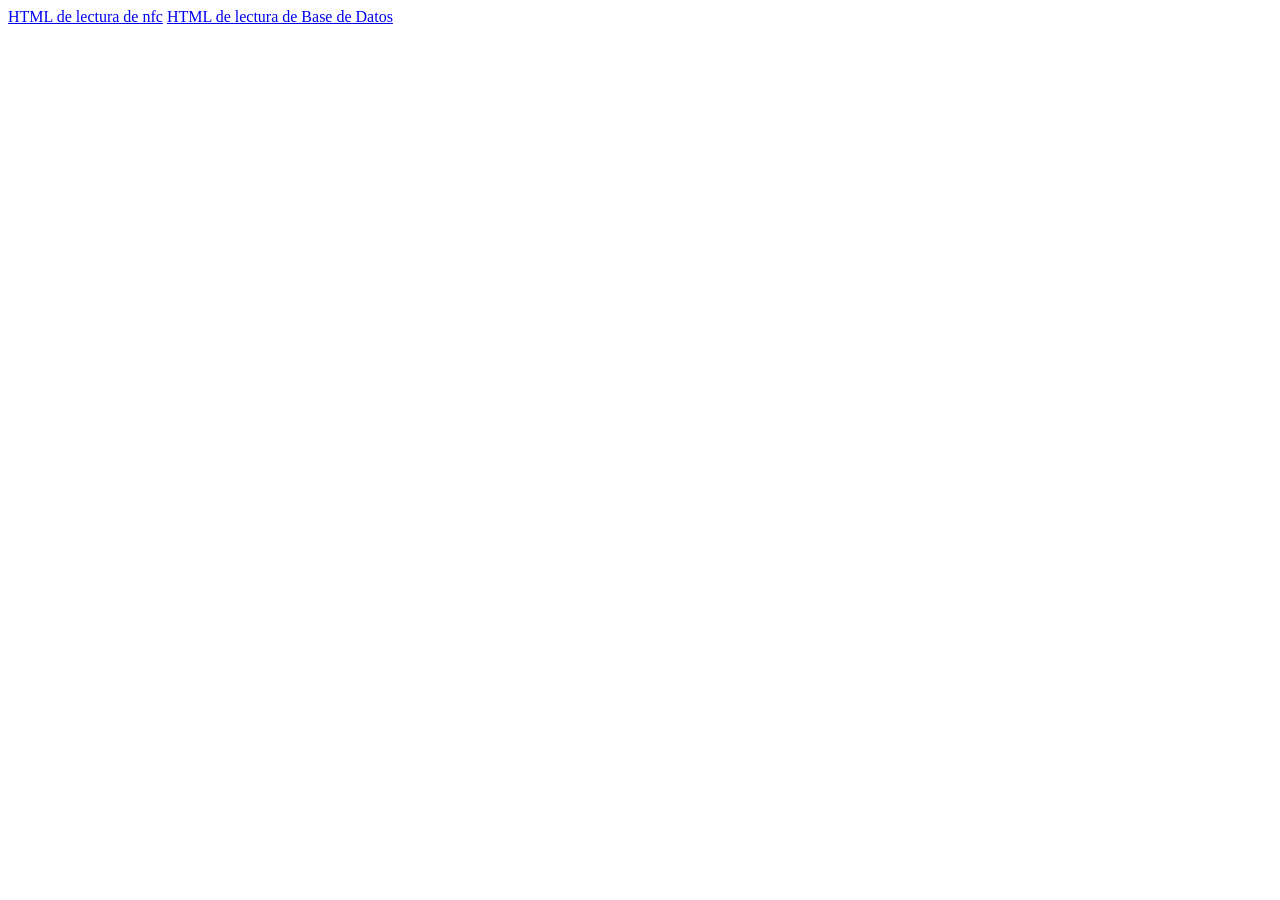
==== PresenciAR/index.html @ 544c5150 "Add files via upload" ====
<!DOCTYPE html>
<html lang="en">
<head>
    <meta charset="UTF-8">
    <meta name="viewport" content="width=device-width, initial-scale=1.0">
    <title>Pantalla inicial</title>
</head>
<body>
    <a href="Lector/lectura-nfc.html">HTML de lectura de nfc</a>
    <a href="BD/base-de-datos.html">HTML de lectura de Base de Datos</a>
</body>
</html>
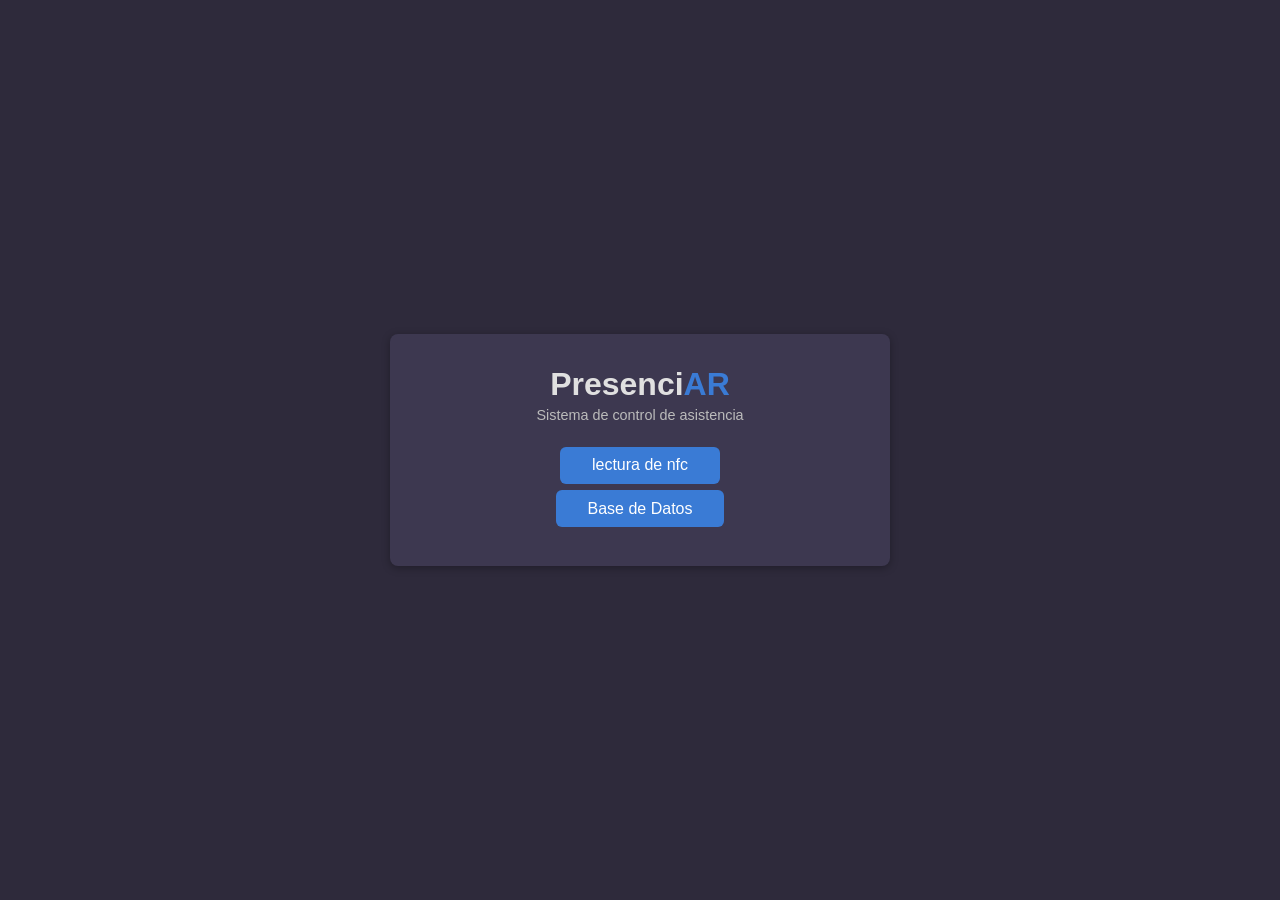
==== commit 3b58cf17: "Add files via upload" ====
--- a/PresenciAR/index.html
+++ b/PresenciAR/index.html
@@ -4,9 +4,22 @@
     <meta charset="UTF-8">
     <meta name="viewport" content="width=device-width, initial-scale=1.0">
     <title>Pantalla inicial</title>
+    <link rel="stylesheet" href="styles.css">
 </head>
-<body>
-    <a href="Lector/lectura-nfc.html">HTML de lectura de nfc</a>
-    <a href="BD/base-de-datos.html">HTML de lectura de Base de Datos</a>
+<body class="index">
+    <div class="container">
+        <div class="logo">Presenci<span>AR</span></div>
+        <p class="subtitle">Sistema de control de asistencia</p>
+        <div class="cards">
+            <a href="Lector/lectura-nfc.html" class="card">
+                
+                <div class="card-title">lectura de nfc</div>
+            </a>
+            <a href="BD/base-de-datos.html" class="card">
+                
+                <div class="card-title">Base de Datos</div>
+            </a>
+        </div>
+    </div>
 </body>
 </html>
--- a/PresenciAR/styles.css
+++ b/PresenciAR/styles.css
@@ -0,0 +1,123 @@
+* { margin: 0; padding: 0; box-sizing: border-box; }
+
+body {
+    font-family: Arial, sans-serif;
+    background-color: #2e2a3b;
+    color: #e0e0e0;
+    min-height: 100vh;
+    display: flex;
+    flex-direction: column;
+    align-items: center;
+    justify-content: center;
+}
+
+/* index */
+body.index .container {
+    text-align: center;
+}
+
+.logo {
+    font-size: 2rem;
+    font-weight: bold;
+    margin-bottom: 0.2rem;
+}
+
+.logo span { color: #3a7bd5; }
+
+.subtitle {
+    color: #bbb;
+    margin-bottom: 1.5rem;
+    font-size: 0.9rem;
+}
+
+body.index a {
+    display: block;
+    margin: 0.4rem auto;
+    padding: 0.6rem 2rem;
+    background: #3a7bd5;
+    color: #fff;
+    text-decoration: none;
+    border-radius: 6px;
+    width: fit-content;
+}
+
+body.index a:hover { background: #2f63b0; }
+
+/* lector nfc y base de datos */
+.container {
+    background: #3d3850;
+    border-radius: 8px;
+    padding: 2rem;
+    width: 90%;
+    max-width: 500px;
+    box-shadow: 0 2px 8px rgba(0,0,0,0.3);
+}
+
+h1, h2 { margin-bottom: 1rem; font-size: 1.3rem; }
+
+p { color: #ccc; margin-bottom: 1rem; font-size: 0.95rem; }
+
+button {
+    background: #3a7bd5;
+    color: #fff;
+    border: none;
+    padding: 10px 22px;
+    font-size: 0.95rem;
+    border-radius: 6px;
+    cursor: pointer;
+}
+
+button:hover { background: #2f63b0; }
+
+button:disabled { background: #aaa; cursor: not-allowed; }
+
+#status, #log {
+    margin-top: 1rem;
+    font-size: 0.9rem;
+    color: #ccc;
+}
+
+/* tabla */
+table {
+    width: 90%;
+    max-width: 900px;
+    border-collapse: collapse;
+    background: #3d3850;
+    box-shadow: 0 2px 8px rgba(0,0,0,0.3);
+    border-radius: 8px;
+    overflow: hidden;
+}
+
+th {
+    background: #3a7bd5;
+    color: #fff;
+    padding: 10px;
+    font-size: 0.9rem;
+}
+
+td {
+    padding: 8px 10px;
+    border-bottom: 1px solid #4e4868;
+    font-size: 0.88rem;
+    color: #ddd;
+}
+
+tr:last-child td { border-bottom: none; }
+
+.btn-volver {
+    display: inline-block;
+    margin-bottom: 1rem;
+    padding: 0.5rem 1.2rem;
+    background: #3a7bd5;
+    color: #fff;
+    text-decoration: none;
+    border-radius: 6px;
+    font-size: 0.9rem;
+}
+
+.btn-volver:hover { background: #2f63b0; }
+
+h1 {
+    margin-bottom: 1rem;
+    font-size: 1.4rem;
+}
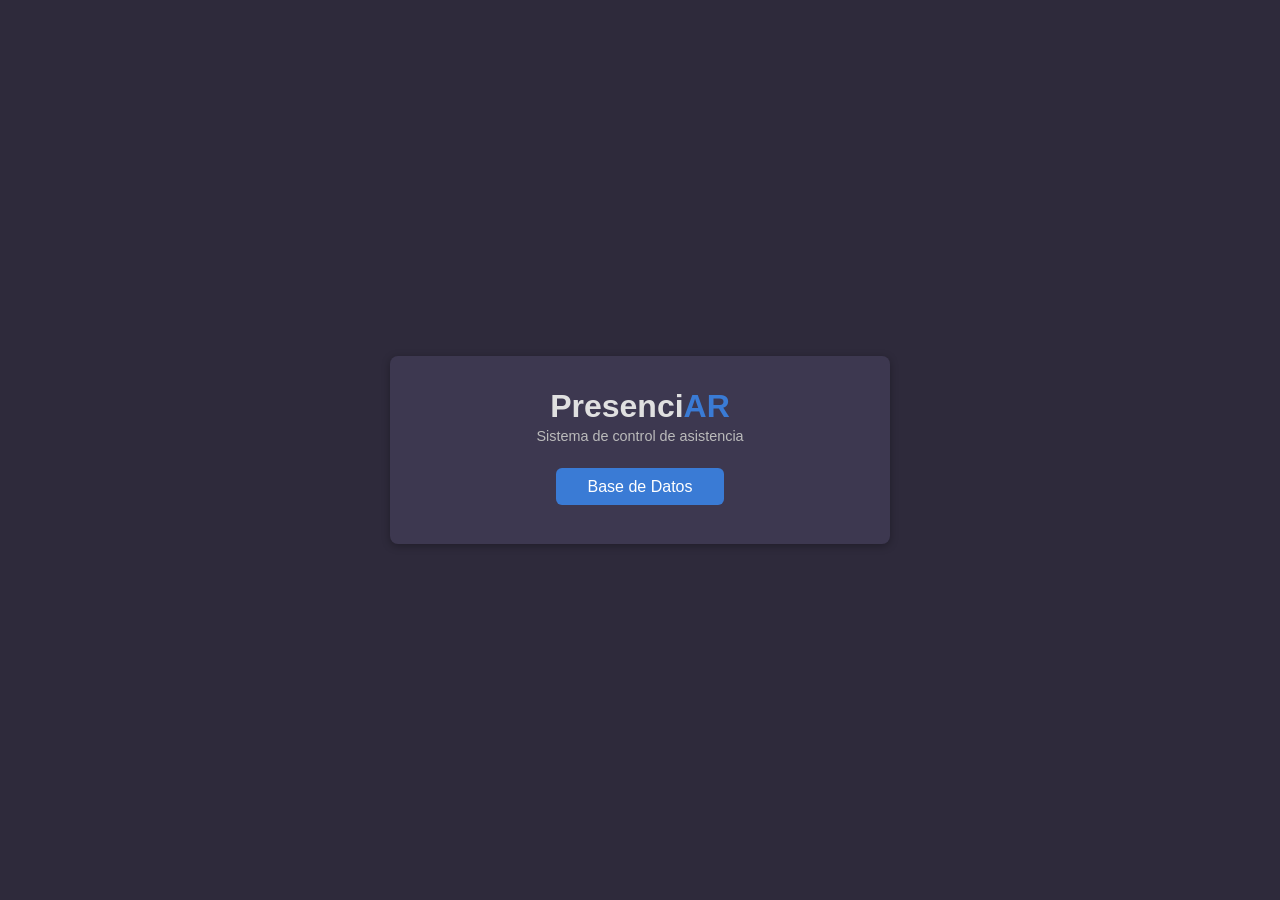
==== commit adacaefc: "Add files via upload" ====
--- a/PresenciAR/index.html
+++ b/PresenciAR/index.html
@@ -11,10 +11,10 @@
         <div class="logo">Presenci<span>AR</span></div>
         <p class="subtitle">Sistema de control de asistencia</p>
         <div class="cards">
-            <a href="Lector/lectura-nfc.html" class="card">
+            <!--<a href="Lector/lectura-nfc.html" class="card">
                 
                 <div class="card-title">lectura de nfc</div>
-            </a>
+            </a>-->
             <a href="BD/base-de-datos.html" class="card">
                 
                 <div class="card-title">Base de Datos</div>
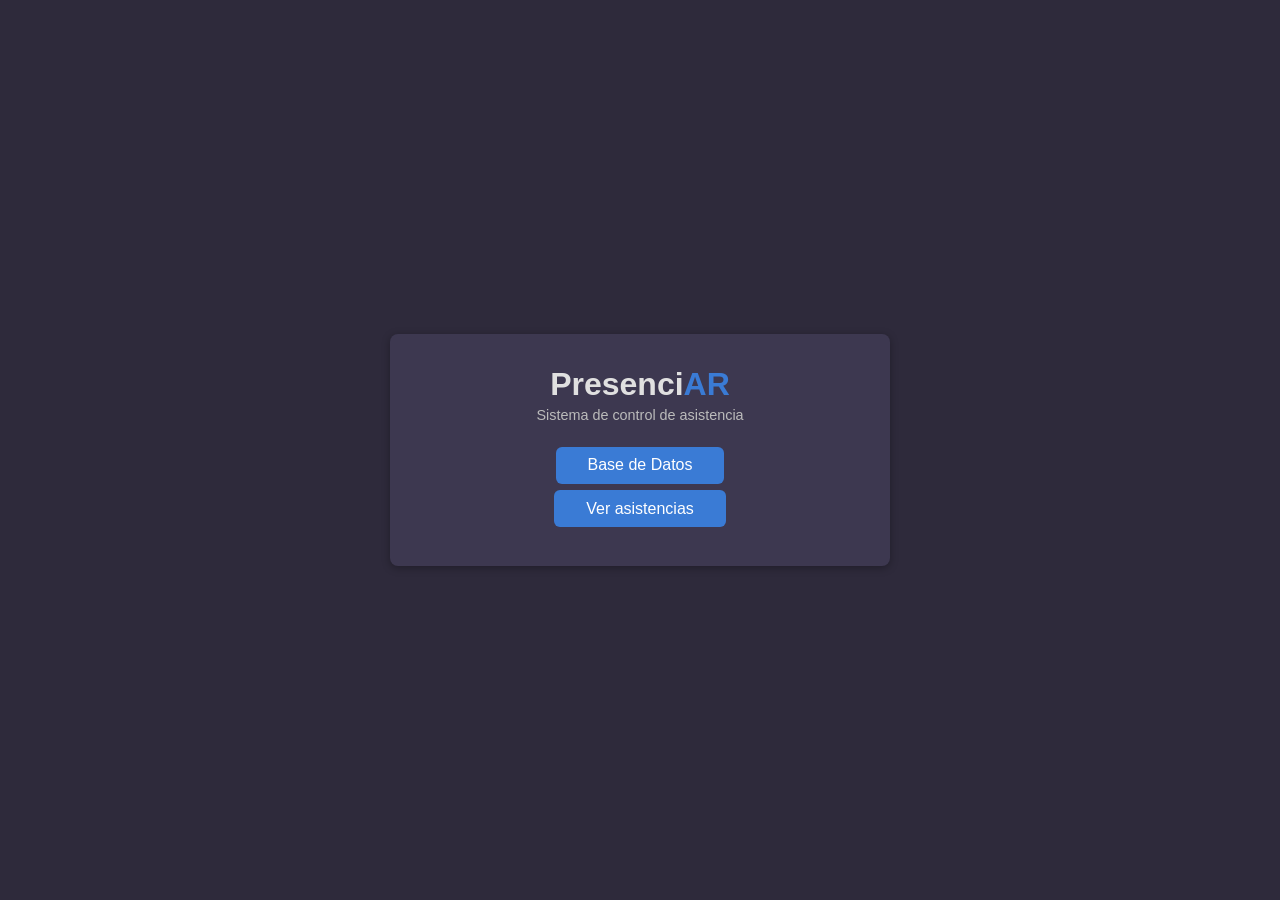
==== commit 9f6106e6: "Añadí el botón que dirige a asistencias.html" ====
--- a/PresenciAR/index.html
+++ b/PresenciAR/index.html
@@ -19,6 +19,10 @@
                 
                 <div class="card-title">Base de Datos</div>
             </a>
+            <a href="BD/asistencias.html" class="card">
+                
+                <div class="card-title">Ver asistencias</div>
+            </a>
         </div>
     </div>
 </body>
--- a/PresenciAR/styles.css
+++ b/PresenciAR/styles.css
@@ -88,6 +88,12 @@
     overflow: hidden;
 }
 
+#botonAgregar{
+max-width: 900px;
+width: 90%;
+margin: 20px;
+}
+
 th {
     background: #3a7bd5;
     color: #fff;
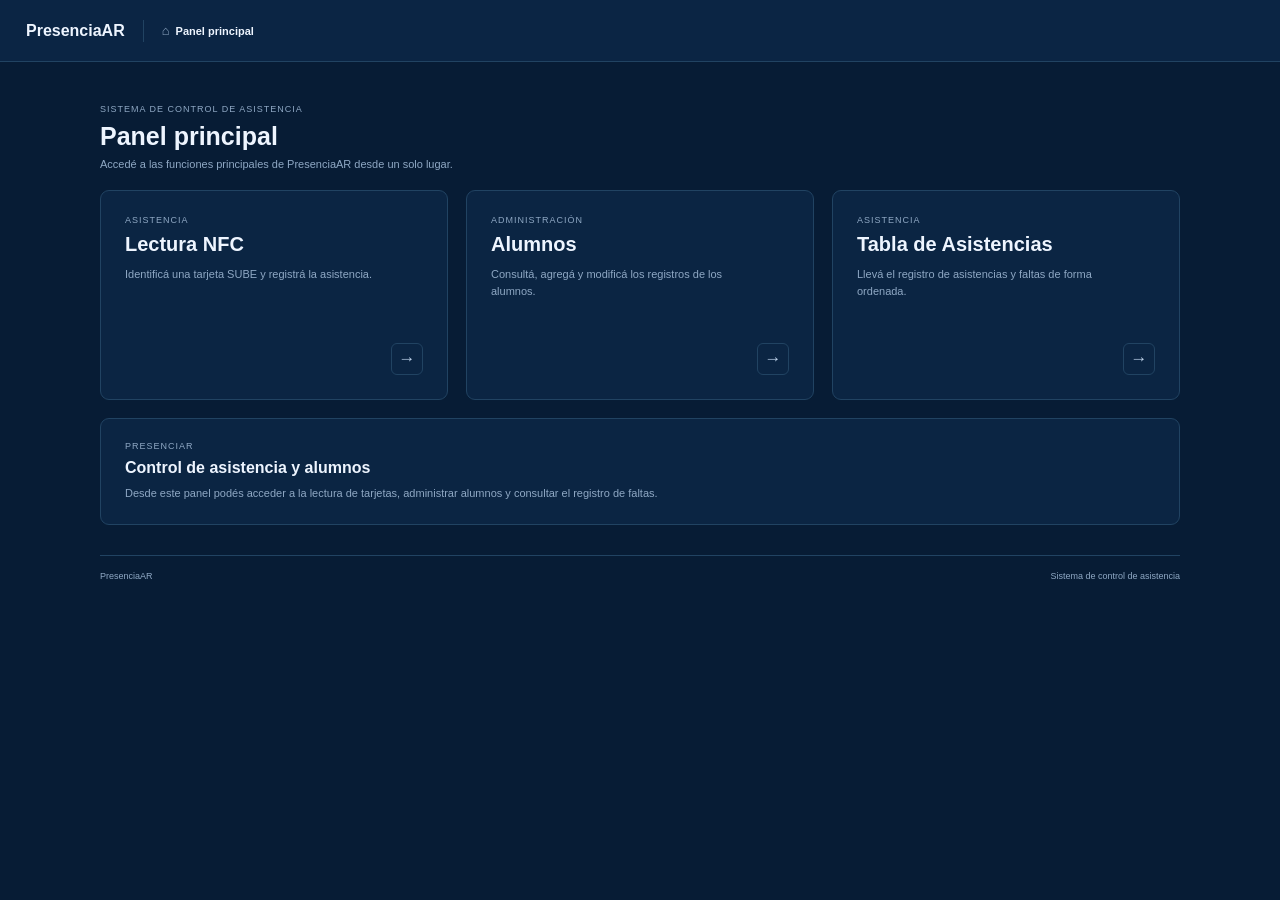
==== commit 9fe13f19: "Add files via upload" ====
--- a/PresenciAR/index.html
+++ b/PresenciAR/index.html
@@ -1,29 +1,95 @@
 <!DOCTYPE html>
-<html lang="en">
+<html lang="es">
 <head>
     <meta charset="UTF-8">
     <meta name="viewport" content="width=device-width, initial-scale=1.0">
-    <title>Pantalla inicial</title>
+    <title>PresenciaAR</title>
     <link rel="stylesheet" href="styles.css">
 </head>
-<body class="index">
-    <div class="container">
-        <div class="logo">Presenci<span>AR</span></div>
-        <p class="subtitle">Sistema de control de asistencia</p>
-        <div class="cards">
-            <!--<a href="Lector/lectura-nfc.html" class="card">
-                
-                <div class="card-title">lectura de nfc</div>
-            </a>-->
-            <a href="BD/base-de-datos.html" class="card">
-                
-                <div class="card-title">Base de Datos</div>
+<body>
+
+    <header class="topbar">
+        <div class="topbar-left">
+
+            <a href="index.html" class="brand">
+                <span>PresenciaAR</span>
             </a>
-            <a href="BD/asistencias.html" class="card">
-                
-                <div class="card-title">Ver asistencias</div>
+
+            <span class="topbar-divider"></span>
+
+            <nav class="breadcrumbs" aria-label="Migas de pan">
+                <a href="index.html">
+                    <span class="crumb-icon">⌂</span>
+                    
+                <strong>Panel principal</strong>
+                </a>
+            </nav>
+
+        </div>
+    </header>
+
+    <main class="contenido">
+
+        <section class="cabecera">
+            <p class="mini-titulo">SISTEMA DE CONTROL DE ASISTENCIA</p>
+            <h1>Panel principal</h1>
+            <p class="descripcion">
+                Accedé a las funciones principales de PresenciaAR desde un solo lugar.
+            </p>
+        </section>
+
+        <section class="accesos">
+
+            <a href="" class="acceso">
+                <div>
+                    <p class="etiqueta">ASISTENCIA</p>
+                    <h2>Lectura NFC</h2>
+                    <p>
+                        Identificá una tarjeta SUBE y registrá la asistencia.
+                    </p>
+                </div>
+                <span class="flecha">→</span>
             </a>
-        </div>
-    </div>
+
+            <a href="BD/base-de-datos.html" class="acceso">
+                <div>
+                    <p class="etiqueta">ADMINISTRACIÓN</p>
+                    <h2>Alumnos</h2>
+                    <p>
+                        Consultá, agregá y modificá los registros de los alumnos.
+                    </p>
+                </div>
+                <span class="flecha">→</span>
+            </a>
+
+            <a href="" class="acceso">
+                <div>
+                    <p class="etiqueta">ASISTENCIA</p>
+                    <h2>Tabla de Asistencias</h2>
+                    <p>
+                        Llevá el registro de asistencias y faltas de forma ordenada.
+                    </p>
+                </div>
+                <span class="flecha">→</span>
+            </a>
+
+        </section>
+
+        <section class="panel-inferior">
+            <p class="mini-titulo">PRESENCIAR</p>
+            <h2>Control de asistencia y alumnos</h2>
+            <p>
+                Desde este panel podés acceder a la lectura de tarjetas, administrar alumnos
+                y consultar el registro de faltas.
+            </p>
+        </section>
+
+    </main>
+
+    <footer>
+        <span>PresenciaAR</span>
+        <span>Sistema de control de asistencia</span>
+    </footer>
+
 </body>
-</html>+</html>
--- a/PresenciAR/styles.css
+++ b/PresenciAR/styles.css
@@ -1,129 +1,212 @@
-* { margin: 0; padding: 0; box-sizing: border-box; }
+:root {
+    --bg: #071c35;
+    --panel: #0b2543;
+    --panel-hover: #102f52;
+    --line: #214362;
+    --text: #eef5ff;
+    --muted: #8fa8c4;
+    --accent: #356cf4;
+}
+
+* {
+    box-sizing: border-box;
+}
 
 body {
+    margin: 0;
+    min-height: 100vh;
+    background: var(--bg);
+    color: var(--text);
     font-family: Arial, sans-serif;
-    background-color: #2e2a3b;
-    color: #e0e0e0;
-    min-height: 100vh;
+}
+
+a {
+    color: inherit;
+    text-decoration: none;
+}
+
+.topbar {
+    height: 62px;
+    padding: 0 26px;
+    background: #0b2544;
+    border-bottom: 1px solid var(--line);
+    display: flex;
+    align-items: center;
+}
+
+.topbar-left {
+    display: flex;
+    align-items: center;
+    min-width: 0;
+}
+
+.brand {
+    font-size: 16px;
+    font-weight: bold;
+}
+
+.topbar-divider {
+    width: 1px;
+    height: 22px;
+    background: var(--line);
+    margin: 0 18px;
+}
+
+.breadcrumbs {
+    display: flex;
+    align-items: center;
+    gap: 11px;
+    color: var(--muted);
+    font-size: 11px;
+}
+
+.breadcrumbs a {
+    display: flex;
+    align-items: center;
+    gap: 6px;
+}
+
+.breadcrumbs strong {
+    color: var(--text);
+    font-weight: 600;
+}
+
+.crumb-icon {
+    font-size: 13px;
+}
+
+.contenido {
+    width: min(1080px, calc(100% - 40px));
+    margin: 0 auto;
+    padding: 42px 0 30px;
+}
+
+.cabecera {
+    margin-bottom: 20px;
+}
+
+.mini-titulo,
+.etiqueta {
+    margin: 0 0 8px;
+    color: var(--muted);
+    font-size: 9px;
+    letter-spacing: 1px;
+}
+
+h1 {
+    margin: 0 0 7px;
+    font-size: 25px;
+}
+
+.descripcion {
+    margin: 0;
+    color: var(--muted);
+    font-size: 11px;
+}
+
+.accesos {
+    display: grid;
+    grid-template-columns: repeat(3, 1fr);
+    gap: 18px;
+}
+
+.acceso {
+    min-height: 210px;
+    padding: 24px;
+    background: var(--panel);
+    border: 1px solid var(--line);
+    border-radius: 9px;
     display: flex;
     flex-direction: column;
-    align-items: center;
-    justify-content: center;
-}
-
-/* index */
-body.index .container {
-    text-align: center;
-}
-
-.logo {
-    font-size: 2rem;
-    font-weight: bold;
-    margin-bottom: 0.2rem;
-}
-
-.logo span { color: #3a7bd5; }
-
-.subtitle {
-    color: #bbb;
-    margin-bottom: 1.5rem;
-    font-size: 0.9rem;
-}
-
-body.index a {
-    display: block;
-    margin: 0.4rem auto;
-    padding: 0.6rem 2rem;
-    background: #3a7bd5;
-    color: #fff;
-    text-decoration: none;
+    justify-content: space-between;
+}
+
+.acceso:hover {
+    background: var(--panel-hover);
+    border-color: #315677;
+}
+
+.acceso h2 {
+    margin: 0 0 10px;
+    font-size: 20px;
+}
+
+.acceso p:not(.etiqueta) {
+    margin: 0;
+    max-width: 250px;
+    color: var(--muted);
+    line-height: 1.5;
+    font-size: 11px;
+}
+
+.flecha {
+    align-self: flex-end;
+    width: 32px;
+    height: 32px;
+    border: 1px solid var(--line);
     border-radius: 6px;
-    width: fit-content;
-}
-
-body.index a:hover { background: #2f63b0; }
-
-/* lector nfc y base de datos */
-.container {
-    background: #3d3850;
-    border-radius: 8px;
-    padding: 2rem;
-    width: 90%;
-    max-width: 500px;
-    box-shadow: 0 2px 8px rgba(0,0,0,0.3);
-}
-
-h1, h2 { margin-bottom: 1rem; font-size: 1.3rem; }
-
-p { color: #ccc; margin-bottom: 1rem; font-size: 0.95rem; }
-
-button {
-    background: #3a7bd5;
-    color: #fff;
-    border: none;
-    padding: 10px 22px;
-    font-size: 0.95rem;
-    border-radius: 6px;
-    cursor: pointer;
-}
-
-button:hover { background: #2f63b0; }
-
-button:disabled { background: #aaa; cursor: not-allowed; }
-
-#status, #log {
-    margin-top: 1rem;
-    font-size: 0.9rem;
-    color: #ccc;
-}
-
-/* tabla */
-table {
-    width: 90%;
-    max-width: 900px;
-    border-collapse: collapse;
-    background: #3d3850;
-    box-shadow: 0 2px 8px rgba(0,0,0,0.3);
-    border-radius: 8px;
-    overflow: hidden;
-}
-
-#botonAgregar{
-max-width: 900px;
-width: 90%;
-margin: 20px;
-}
-
-th {
-    background: #3a7bd5;
-    color: #fff;
-    padding: 10px;
-    font-size: 0.9rem;
-}
-
-td {
-    padding: 8px 10px;
-    border-bottom: 1px solid #4e4868;
-    font-size: 0.88rem;
-    color: #ddd;
-}
-
-tr:last-child td { border-bottom: none; }
-
-.btn-volver {
-    display: inline-block;
-    margin-bottom: 1rem;
-    padding: 0.5rem 1.2rem;
-    background: #3a7bd5;
-    color: #fff;
-    text-decoration: none;
-    border-radius: 6px;
-    font-size: 0.9rem;
-}
-
-.btn-volver:hover { background: #2f63b0; }
-
-h1 {
-    margin-bottom: 1rem;
-    font-size: 1.4rem;
-}
+    display: grid;
+    place-items: center;
+    color: #bdd1e9;
+    font-size: 17px;
+}
+
+.panel-inferior {
+    margin-top: 18px;
+    padding: 22px 24px;
+    background: var(--panel);
+    border: 1px solid var(--line);
+    border-radius: 9px;
+}
+
+.panel-inferior h2 {
+    margin: 0 0 8px;
+    font-size: 16px;
+}
+
+.panel-inferior p:not(.mini-titulo) {
+    margin: 0;
+    max-width: 700px;
+    color: var(--muted);
+    line-height: 1.5;
+    font-size: 11px;
+}
+
+footer {
+    width: min(1080px, calc(100% - 40px));
+    margin: 0 auto;
+    padding: 15px 0 22px;
+    border-top: 1px solid var(--line);
+    display: flex;
+    justify-content: space-between;
+    color: var(--muted);
+    font-size: 9px;
+}
+
+@media (max-width: 900px) {
+    .accesos {
+        grid-template-columns: 1fr;
+    }
+}
+
+@media (max-width: 760px) {
+    .topbar {
+        padding: 12px 14px;
+        height: auto;
+    }
+
+    .breadcrumbs {
+        flex-wrap: wrap;
+    }
+
+    .contenido {
+        width: min(100% - 24px, 1080px);
+        padding-top: 30px;
+    }
+
+    footer {
+        width: min(100% - 24px, 1080px);
+        flex-direction: column;
+        gap: 6px;
+    }
+}
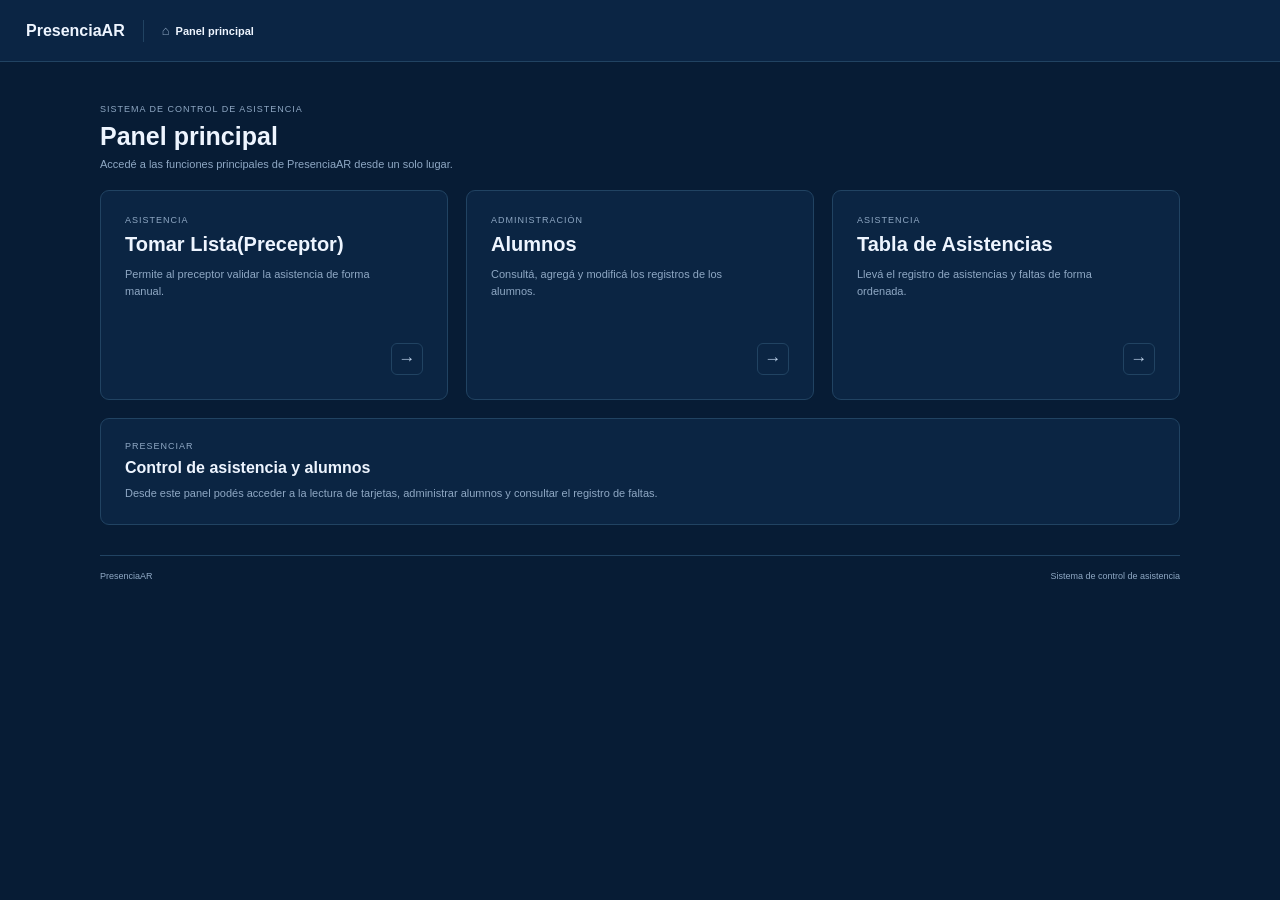
==== commit 5cb5035c: "Add files via upload" ====
--- a/PresenciAR/index.html
+++ b/PresenciAR/index.html
@@ -40,12 +40,12 @@
 
         <section class="accesos">
 
-            <a href="" class="acceso">
+            <a href="BD/preceptor.html" class="acceso">
                 <div>
                     <p class="etiqueta">ASISTENCIA</p>
-                    <h2>Lectura NFC</h2>
+                    <h2>Tomar Lista(Preceptor)</h2>
                     <p>
-                        Identificá una tarjeta SUBE y registrá la asistencia.
+                        Permite al preceptor validar la asistencia de forma manual.
                     </p>
                 </div>
                 <span class="flecha">→</span>
@@ -62,7 +62,7 @@
                 <span class="flecha">→</span>
             </a>
 
-            <a href="" class="acceso">
+            <a href="BD/asistencias.html" class="acceso">
                 <div>
                     <p class="etiqueta">ASISTENCIA</p>
                     <h2>Tabla de Asistencias</h2>
